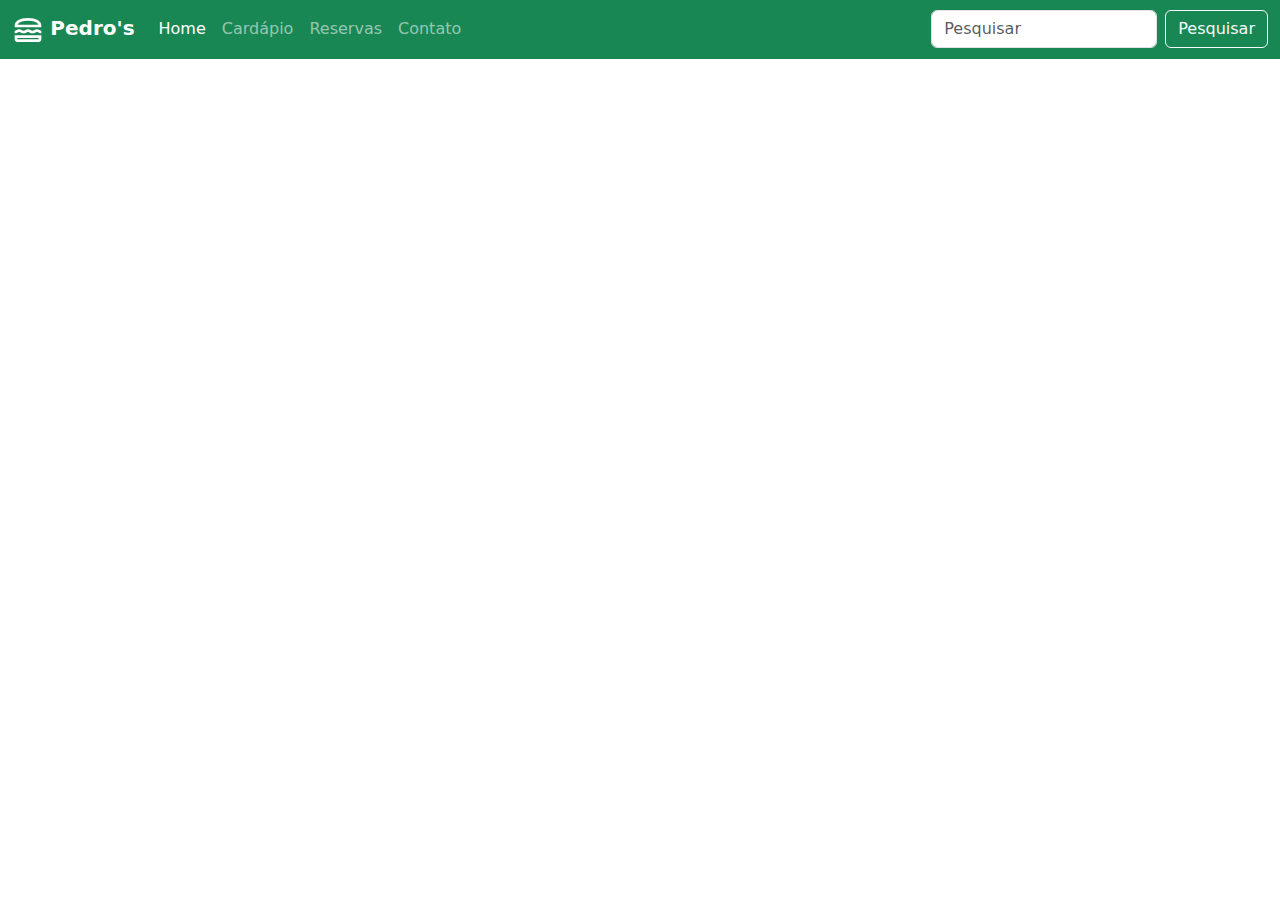
==== index.html @ 470dc198 "closes #1, closes #2 - documents and NavBar" ====
<!DOCTYPE html>
<html lang="pt-br">

<head>
    <meta charset="UTF-8">
    <meta name="viewport" content="width=device-width, initial-scale=1.0">
    <title>Bootstrap Menu</title>
    <!-- Bootstrap CSS -->
    <link href="https://cdn.jsdelivr.net/npm/bootstrap@5.3.3/dist/css/bootstrap.min.css" rel="stylesheet"
        integrity="sha384-QWTKZyjpPEjISv5WaRU9OFeRpok6YctnYmDr5pNlyT2bRjXh0JMhjY6hW+ALEwIH" crossorigin="anonymous">
    <link rel="stylesheet" href="https://cdn.jsdelivr.net/npm/bootstrap-icons@1.11.3/font/bootstrap-icons.min.css">
    <link rel="stylesheet" href="styleMain.css">
</head>

<body>
    <div id="navLoad"></div>

    


    <script src="https://cdn.jsdelivr.net/npm/bootstrap@5.3.3/dist/js/bootstrap.bundle.min.js"
        integrity="sha384-YvpcrYf0tY3lHB60NNkmXc5s9fDVZLESaAA55NDzOxhy9GkcIdslK1eN7N6jIeHz" crossorigin="anonymous">
        </script>
    <script src="jquery/jquery-3,6,0.min.js"></script>
    <script src="navBarLoader.js"></script>
    <script src="scriptMain.js"></script>
</body>

</html>
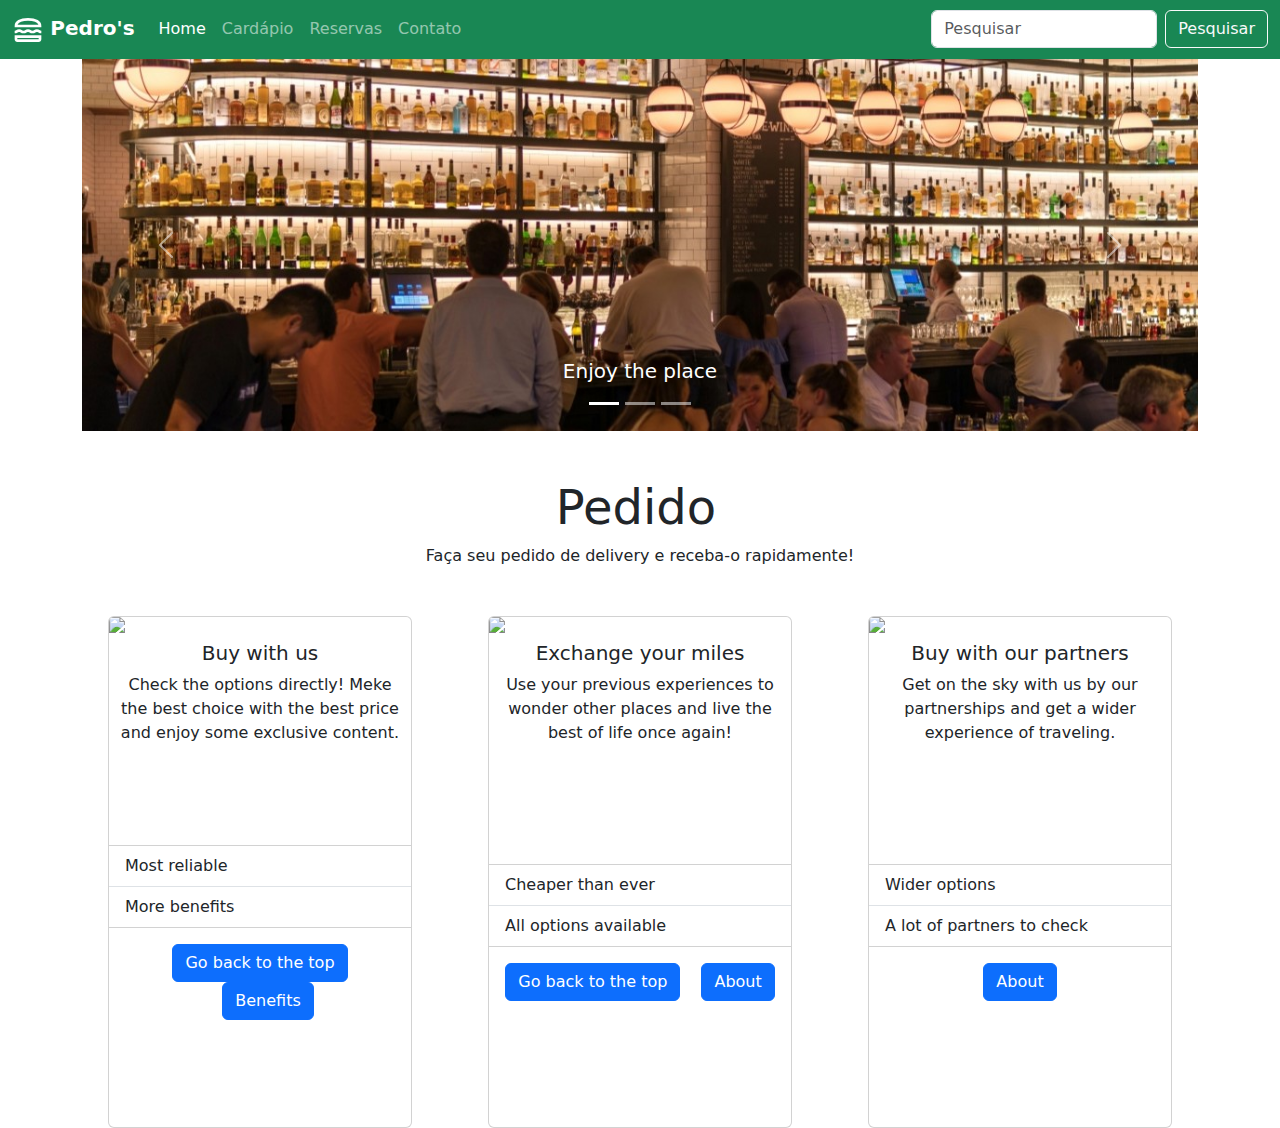
==== commit ef4c9c37: "closes #3 - carousel" ====
--- a/index.html
+++ b/index.html
@@ -15,7 +15,115 @@
 <body>
     <div id="navLoad"></div>
 
-    
+    <!-- Carousel -->
+    <div class="container-md">
+        <div id="carouselCaptions" class="carousel slide" data-bs-ride="carousel">
+            <div class="carousel-indicators">
+                <button type="button" data-bs-target="#carouselCaptions" data-bs-slide-to="0" aria-label="Slide 1"
+                    class="active" aria-current="true"></button>
+                <button type="button" data-bs-target="#carouselCaptions" data-bs-slide-to="1"
+                    aria-label="Slide 2"></button>
+                <button type="button" data-bs-target="#carouselCaptions" data-bs-slide-to="2"
+                    aria-label="Slide 3"></button>
+            </div>
+            <div class="carousel-inner">
+                <div class="carousel-item active">
+                    <img src="images/home/pexels-evonics-1058277.jpg" class="d-block w-100">
+                    <div class="carousel-caption d-none d-sm-block">
+                        <h5 class="txt-shadow">Enjoy the place</h5>
+                    </div>
+                </div>
+                <div class="carousel-item">
+                    <img src="images/home/pexels-wildlittlethingsphoto-696218.jpg" class="d-block w-100">
+                    <div class="carousel-caption d-none d-sm-block">
+                        <h5 class="txt-shadow">Enjoy the company</h5>
+                    </div>
+                </div>
+                <div class="carousel-item">
+                    <img src="images/home/pexels-pixabay-159291.jpg" class="d-block w-100">
+                    <div class="carousel-caption d-none d-sm-block">
+                        <h5 class="txt-shadow">Enjoy the service</h5>
+                    </div>
+                </div>
+            </div>
+            <button class="carousel-control-prev" type="button" data-bs-target="#carouselCaptions" data-bs-slide="prev">
+                <span class="carousel-control-prev-icon" aria-hidden="true"></span>
+                <span class="visually-hidden">Previous</span>
+            </button>
+            <button class="carousel-control-next" type="button" data-bs-target="#carouselCaptions" data-bs-slide="next">
+                <span class="carousel-control-next-icon" aria-hidden="true"></span>
+                <span class="visually-hidden">Next</span>
+            </button>
+        </div>
+    </div>
+
+    <div class="container text-center mt-5">
+        <div class="display-5 m-2 ms-0">
+            Pedido
+        </div>
+        Faça seu pedido de delivery e receba-o rapidamente!
+    </div>
+
+    <div class="container mt-5">
+        <div class="row">
+            <div class="col-12 col-lg-4">
+                <div class="card p-0" style="width: 19rem; height: 32rem; margin: auto;">
+                    <img src="images/home/2149137153.jpg" class="card-img-top">
+                    <div class="card-body p-2 pt-0 text-center">
+                        <h5 class="card-title mt-2">Buy with us</h5>
+                        <p class="card-text">Check the options directly! Meke the best choice with the best
+                            price and enjoy some exclusive content.</p>
+                    </div>
+                    <ul class="list-group list-group-flush">
+                        <li class="list-group-item">Most reliable</li>
+                        <li class="list-group-item">More benefits</li>
+                    </ul>
+                    <div class="card-body text-center">
+                        <button onclick="topFunction()" class="card-link btn btn-primary">Go back to the
+                            top</button>
+                        <a href="benefits.html" class="card-link btn btn-primary">Benefits</a>
+                    </div>
+                </div>
+            </div>
+            <div class="col-12 col-lg-4">
+                <div class="card p-0" style="width: 19rem; height: 32rem; margin: auto;">
+                    <img src="images/home/20353.jpg" class="card-img-top">
+                    <div class="card-body p-2 pt-0 text-center">
+                        <h5 class="card-title mt-2">Exchange your miles</h5>
+                        <p class="card-text">Use your previous experiences to wonder other places and live the best of
+                            life once again!</p>
+                    </div>
+                    <ul class="list-group list-group-flush">
+                        <li class="list-group-item">Cheaper than ever</li>
+                        <li class="list-group-item">All options available</li>
+                    </ul>
+                    <div class="card-body text-center">
+                        <button onclick="topFunction()" class="card-link btn btn-primary">Go back to the
+                            top</button>
+                        <a href="about.html" class="card-link btn btn-primary">About</a>
+                    </div>
+                </div>
+            </div>
+            <div class="col-12 col-lg-4">
+                <div class="card p-0" style="width: 19rem; height: 32rem; margin: auto;">
+                    <img src="images/home/2149080811.jpg" class="card-img-top">
+                    <div class="card-body p-2 pt-0 text-center">
+                        <h5 class="card-title mt-2">Buy with our partners</h5>
+                        <p class="card-text">Get on the sky with us by our partnerships and get a wider experience of
+                            traveling.</p>
+                    </div>
+                    <ul class="list-group list-group-flush">
+                        <li class="list-group-item">Wider options</li>
+                        <li class="list-group-item">A lot of partners to check</li>
+                    </ul>
+                    <div class="card-body text-center">
+                        <a href="about.html" class="card-link btn btn-primary">About</a>
+                    </div>
+                </div>
+            </div>
+        </div>
+    </div>
+
 
 
     <script src="https://cdn.jsdelivr.net/npm/bootstrap@5.3.3/dist/js/bootstrap.bundle.min.js"
--- a/styleMain.css
+++ b/styleMain.css
@@ -0,0 +1,38 @@
+html,
+body {
+    max-width: 100%;
+    overflow-x: hidden;
+}
+
+.txt-shadow {
+    text-shadow: 2px 2px 15px rgba(0, 0, 0, 0.8);
+}
+
+.photo-holder {
+    overflow: hidden;
+    border-radius: 5px;
+}
+
+.photo-holder-h300 {
+    overflow: hidden;
+    border-radius: 5px;
+    max-height: 225px;
+    display: flex;
+    flex-direction: column;
+    padding: 0px;
+}
+
+.photo-h300 {
+    position: relative;
+    height: auto;
+    width: 100%;
+}
+
+.no-decoration {
+    text-decoration: none;
+}
+
+.h4-bold {
+    font-size: 1.75rem;
+    font-weight: 600px;
+}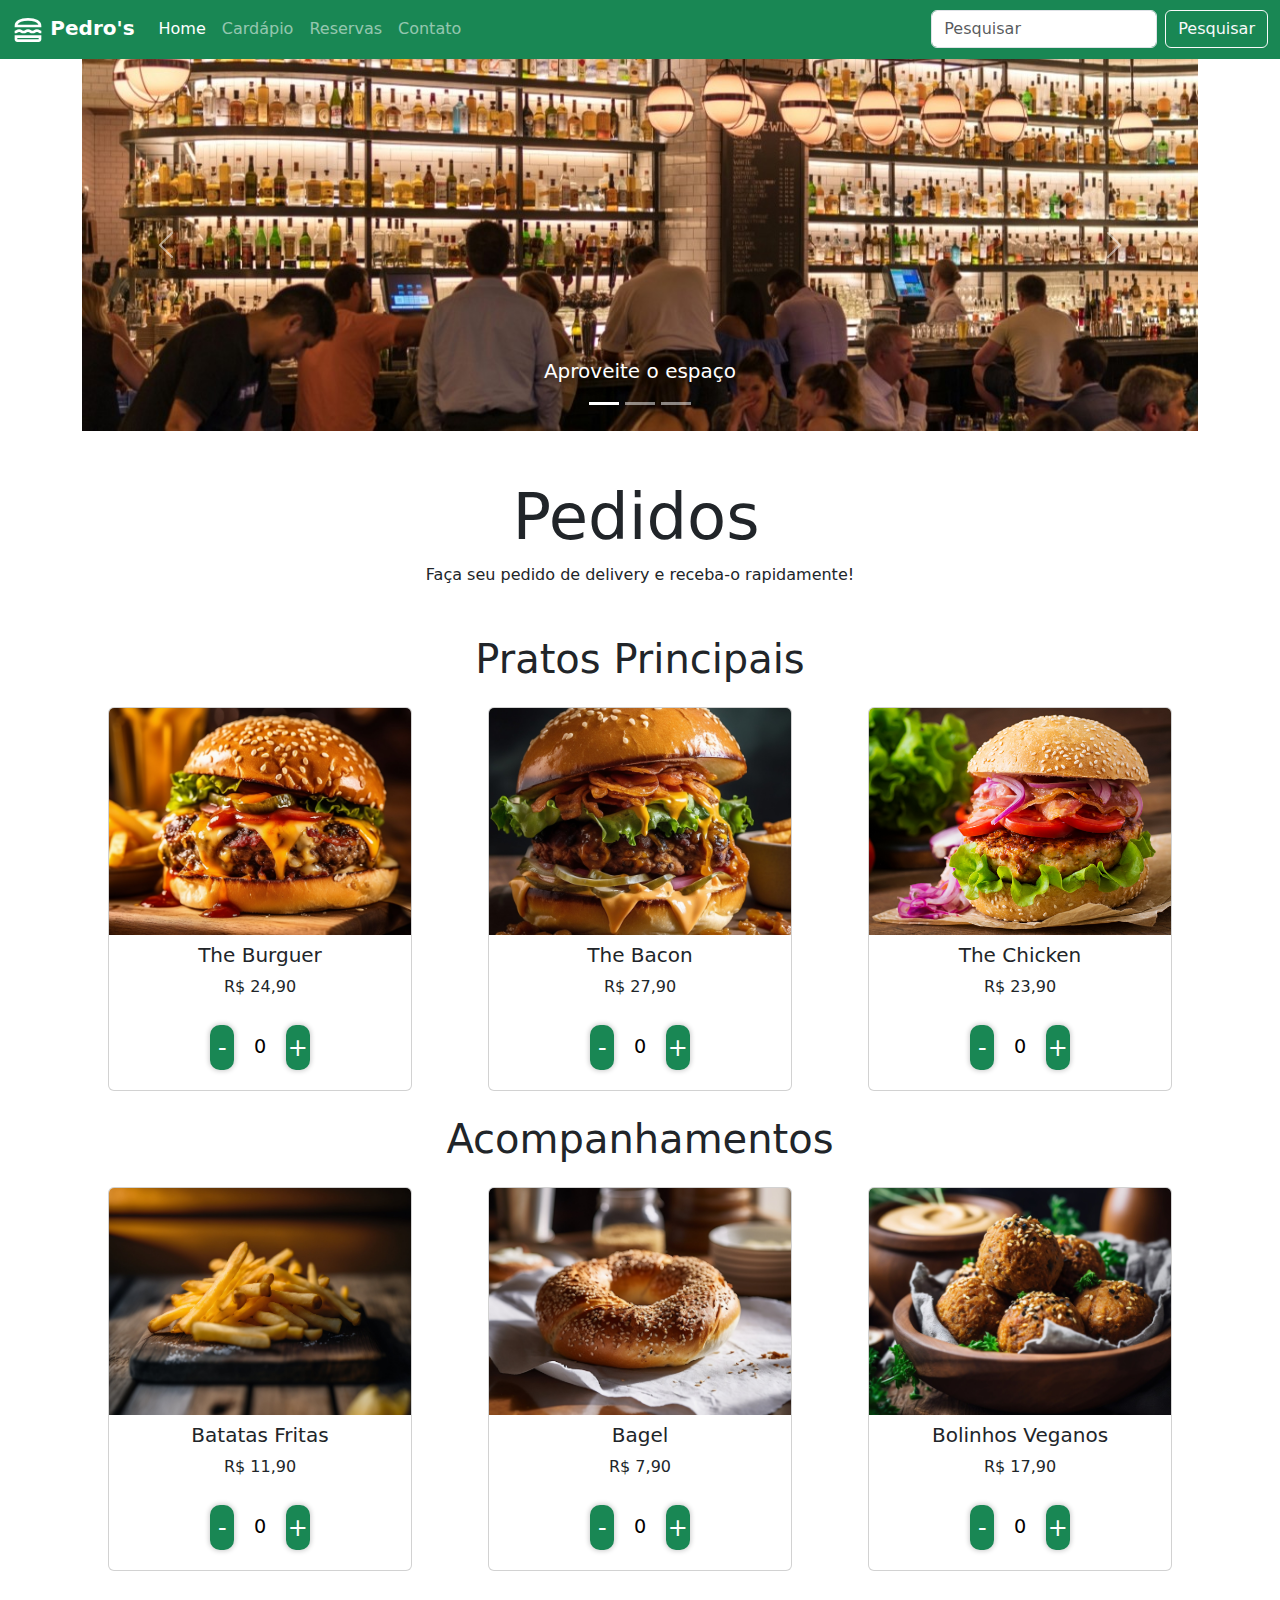
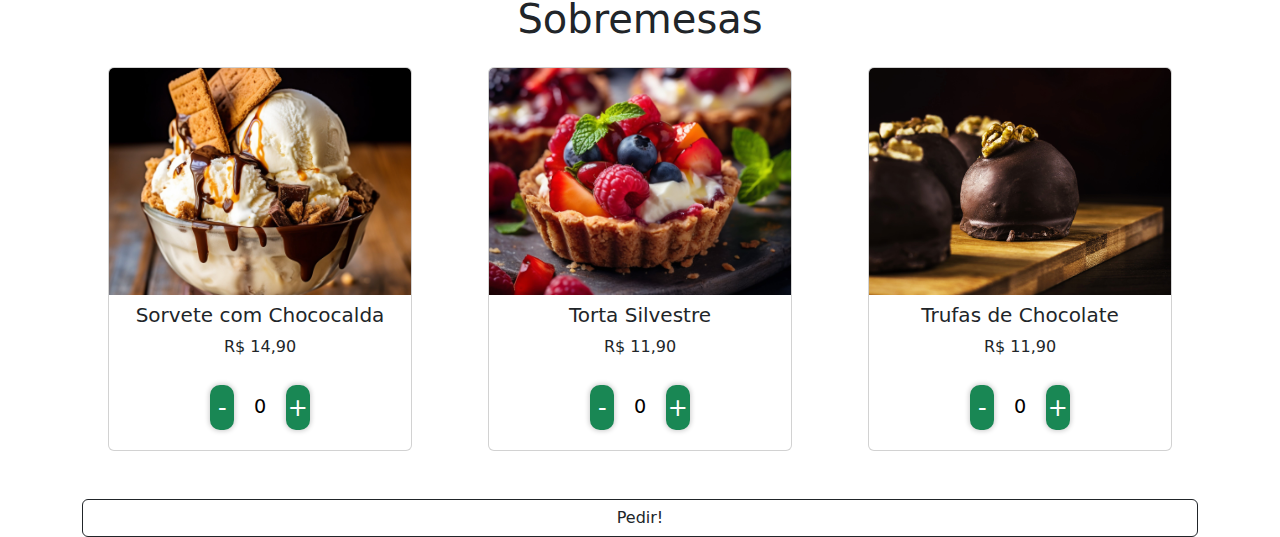
==== commit 15001513: "Cards made and configured" ====
--- a/index.html
+++ b/index.html
@@ -30,19 +30,19 @@
                 <div class="carousel-item active">
                     <img src="images/home/pexels-evonics-1058277.jpg" class="d-block w-100">
                     <div class="carousel-caption d-none d-sm-block">
-                        <h5 class="txt-shadow">Enjoy the place</h5>
+                        <h5 class="txt-shadow">Aproveite o espaço</h5>
                     </div>
                 </div>
                 <div class="carousel-item">
                     <img src="images/home/pexels-wildlittlethingsphoto-696218.jpg" class="d-block w-100">
                     <div class="carousel-caption d-none d-sm-block">
-                        <h5 class="txt-shadow">Enjoy the company</h5>
+                        <h5 class="txt-shadow">Aproveite a companhia</h5>
                     </div>
                 </div>
                 <div class="carousel-item">
                     <img src="images/home/pexels-pixabay-159291.jpg" class="d-block w-100">
                     <div class="carousel-caption d-none d-sm-block">
-                        <h5 class="txt-shadow">Enjoy the service</h5>
+                        <h5 class="txt-shadow">Aproveite a qualidade do serviço</h5>
                     </div>
                 </div>
             </div>
@@ -58,71 +58,186 @@
     </div>
 
     <div class="container text-center mt-5">
-        <div class="display-5 m-2 ms-0">
-            Pedido
+        <div class="display-3 m-2 ms-0">
+            Pedidos
         </div>
         Faça seu pedido de delivery e receba-o rapidamente!
     </div>
 
     <div class="container mt-5">
+
+        <div class="display-6 text-center mt-4">Pratos Principais</div>
+
         <div class="row">
             <div class="col-12 col-lg-4">
-                <div class="card p-0" style="width: 19rem; height: 32rem; margin: auto;">
-                    <img src="images/home/2149137153.jpg" class="card-img-top">
-                    <div class="card-body p-2 pt-0 text-center">
-                        <h5 class="card-title mt-2">Buy with us</h5>
-                        <p class="card-text">Check the options directly! Meke the best choice with the best
-                            price and enjoy some exclusive content.</p>
-                    </div>
-                    <ul class="list-group list-group-flush">
-                        <li class="list-group-item">Most reliable</li>
-                        <li class="list-group-item">More benefits</li>
-                    </ul>
-                    <div class="card-body text-center">
-                        <button onclick="topFunction()" class="card-link btn btn-primary">Go back to the
-                            top</button>
-                        <a href="benefits.html" class="card-link btn btn-primary">Benefits</a>
-                    </div>
-                </div>
-            </div>
-            <div class="col-12 col-lg-4">
-                <div class="card p-0" style="width: 19rem; height: 32rem; margin: auto;">
-                    <img src="images/home/20353.jpg" class="card-img-top">
-                    <div class="card-body p-2 pt-0 text-center">
-                        <h5 class="card-title mt-2">Exchange your miles</h5>
-                        <p class="card-text">Use your previous experiences to wonder other places and live the best of
-                            life once again!</p>
-                    </div>
-                    <ul class="list-group list-group-flush">
-                        <li class="list-group-item">Cheaper than ever</li>
-                        <li class="list-group-item">All options available</li>
-                    </ul>
-                    <div class="card-body text-center">
-                        <button onclick="topFunction()" class="card-link btn btn-primary">Go back to the
-                            top</button>
-                        <a href="about.html" class="card-link btn btn-primary">About</a>
-                    </div>
-                </div>
-            </div>
-            <div class="col-12 col-lg-4">
-                <div class="card p-0" style="width: 19rem; height: 32rem; margin: auto;">
-                    <img src="images/home/2149080811.jpg" class="card-img-top">
-                    <div class="card-body p-2 pt-0 text-center">
-                        <h5 class="card-title mt-2">Buy with our partners</h5>
-                        <p class="card-text">Get on the sky with us by our partnerships and get a wider experience of
-                            traveling.</p>
-                    </div>
-                    <ul class="list-group list-group-flush">
-                        <li class="list-group-item">Wider options</li>
-                        <li class="list-group-item">A lot of partners to check</li>
-                    </ul>
-                    <div class="card-body text-center">
-                        <a href="about.html" class="card-link btn btn-primary">About</a>
-                    </div>
-                </div>
-            </div>
+                <div class="card p-0 mt-4" style="width: 19rem; height: 24rem; margin: auto;">
+                    <img src="images/plates/11-the_burger.jpg" class="card-img-top">
+                    <div class="card-body p-2 pt-0 text-center">
+                        <h5 class="card-title mt-2">The Burguer</h5>
+                        <p class="card-text">R$ 24,90</p>
+                    </div>
+                    <div class="quantity buttons_added">
+                        <input type="button" value="-" class="minus">
+                        <input type="number" readonly step="1" min="0" max="5" id="1" name="quantity" value="0"
+                            title="Qty" class="input-text qty text" size="4" pattern="" inputmode="">
+                        <input type="button" value="+" class="plus">
+                    </div>
+                </div>
+            </div>
+            <div class="col-12 col-lg-4">
+                <div class="card p-0 mt-4" style="width: 19rem; height: 24rem; margin: auto;">
+                    <img src="images/plates/12-the_bacon.jpg" class="card-img-top">
+                    <div class="card-body p-2 pt-0 text-center">
+                        <h5 class="card-title mt-2">The Bacon</h5>
+                        <p class="card-text">R$ 27,90</p>
+                    </div>
+                    <div class="quantity buttons_added">
+                        <input type="button" value="-" class="minus">
+                        <input type="number" readonly step="1" min="0" max="5" id="2" name="quantity" value="0"
+                            title="Qty" class="input-text qty text" size="4" pattern="" inputmode="">
+                        <input type="button" value="+" class="plus">
+                    </div>
+                </div>
+            </div>
+            <div class="col-12 col-lg-4">
+                <div class="card p-0 mt-4" style="width: 19rem; height: 24rem; margin: auto;">
+                    <img src="images/plates/13-the_chicken.jpg" class="card-img-top">
+                    <div class="card-body p-2 pt-0 text-center">
+                        <h5 class="card-title mt-2">The Chicken</h5>
+                        <p class="card-text">R$ 23,90</p>
+                    </div>
+                    <div class="quantity buttons_added">
+                        <input type="button" value="-" class="minus">
+                        <input type="number" readonly step="1" min="0" max="5" id="3" name="quantity" value="0"
+                            title="Qty" class="input-text qty text" size="4" pattern="" inputmode="">
+                        <input type="button" value="+" class="plus">
+                    </div>
+                </div>
+            </div>
+        </div>
+
+        <div class="display-6 text-center mt-4">Acompanhamentos</div>
+
+        <div class="row">
+            <div class="col-12 col-lg-4">
+                <div class="card p-0 mt-4" style="width: 19rem; height: 24rem; margin: auto;">
+                    <img src="images/plates/21-batatas_fritas.jpg" class="card-img-top">
+                    <div class="card-body p-2 pt-0 text-center">
+                        <h5 class="card-title mt-2">Batatas Fritas</h5>
+                        <p class="card-text">R$ 11,90</p>
+                    </div>
+                    <div class="quantity buttons_added">
+                        <input type="button" value="-" class="minus">
+                        <input type="number" readonly step="1" min="0" max="5" id="4" name="quantity" value="0"
+                            title="Qty" class="input-text qty text" size="4" pattern="" inputmode="">
+                        <input type="button" value="+" class="plus">
+                    </div>
+                </div>
+            </div>
+            <div class="col-12 col-lg-4">
+                <div class="card p-0 mt-4" style="width: 19rem; height: 24rem; margin: auto;">
+                    <img src="images/plates/22-bagel.jpg" class="card-img-top">
+                    <div class="card-body p-2 pt-0 text-center">
+                        <h5 class="card-title mt-2">Bagel</h5>
+                        <p class="card-text">R$ 7,90</p>
+                    </div>
+                    <div class="quantity buttons_added">
+                        <input type="button" value="-" class="minus">
+                        <input type="number" readonly step="1" min="0" max="5" id="5" name="quantity" value="0"
+                            title="Qty" class="input-text qty text" size="4" pattern="" inputmode="">
+                        <input type="button" value="+" class="plus">
+                    </div>
+                </div>
+            </div>
+            <div class="col-12 col-lg-4">
+                <div class="card p-0 mt-4" style="width: 19rem; height: 24rem; margin: auto;">
+                    <img src="images/plates/23-bolinhos_veganos.jpg" class="card-img-top">
+                    <div class="card-body p-2 pt-0 text-center">
+                        <h5 class="card-title mt-2">Bolinhos Veganos</h5>
+                        <p class="card-text">R$ 17,90</p>
+                    </div>
+                    <div class="quantity buttons_added">
+                        <input type="button" value="-" class="minus">
+                        <input type="number" readonly step="1" min="0" max="5" id="6" name="quantity" value="0"
+                            title="Qty" class="input-text qty text" size="4" pattern="" inputmode="">
+                        <input type="button" value="+" class="plus">
+                    </div>
+                </div>
+            </div>
+        </div>
+
+        <div class="display-6 text-center mt-4">Sobremesas</div>
+
+        <div class="row">
+            <div class="col-12 col-lg-4">
+                <div class="card p-0 mt-4" style="width: 19rem; height: 24rem; margin: auto;">
+                    <img src="images/plates/31-sorvete_com_chocolate.jpg" class="card-img-top">
+                    <div class="card-body p-2 pt-0 text-center">
+                        <h5 class="card-title mt-2">Sorvete com Chococalda</h5>
+                        <p class="card-text">R$ 14,90</p>
+                    </div>
+                    <div class="quantity buttons_added">
+                        <input type="button" value="-" class="minus">
+                        <input type="number" readonly step="1" min="0" max="5" id="7" name="quantity" value="0"
+                            title="Qty" class="input-text qty text" size="4" pattern="" inputmode="">
+                        <input type="button" value="+" class="plus">
+                    </div>
+                </div>
+            </div>
+            <div class="col-12 col-lg-4">
+                <div class="card p-0 mt-4" style="width: 19rem; height: 24rem; margin: auto;">
+                    <img src="images/plates/32-torta_de_frutas_silvestres.jpg" class="card-img-top">
+                    <div class="card-body p-2 pt-0 text-center">
+                        <h5 class="card-title mt-2">Torta Silvestre</h5>
+                        <p class="card-text">R$ 11,90</p>
+                    </div>
+                    <div class="quantity buttons_added">
+                        <input type="button" value="-" class="minus">
+                        <input type="number" readonly step="1" min="0" max="5" id="8" name="quantity" value="0"
+                            title="Qty" class="input-text qty text" size="4" pattern="" inputmode="">
+                        <input type="button" value="+" class="plus">
+                    </div>
+                </div>
+            </div>
+            <div class="col-12 col-lg-4">
+                <div class="card p-0 mt-4" style="width: 19rem; height: 24rem; margin: auto;">
+                    <img src="images/plates/33-trufas_de_chocolate.jpg" class="card-img-top">
+                    <div class="card-body p-2 pt-0 text-center">
+                        <h5 class="card-title mt-2">Trufas de Chocolate</h5>
+                        <p class="card-text">R$ 11,90</p>
+                    </div>
+                    <div class="quantity buttons_added">
+                        <input type="button" value="-" class="minus">
+                        <input type="number" readonly step="1" min="0" max="5" id="9" name="quantity" value="0"
+                            title="Qty" class="input-text qty text" size="4" pattern="" inputmode="">
+                        <input type="button" value="+" class="plus">
+                    </div>
+                </div>
+            </div>
+        </div>
+        <div class="d-grid mt-5">
+            <button class="btn btn-outline-dark" type="button" data-bs-toggle="modal"
+                data-bs-target="#orderModal">Pedir!</button>
         </div>
     </div>
+
+    <div class="modal fade" id="orderModal" tabindex="-1" aria-labelledby="orderModalLabel" aria-hidden="true">
+        <div class="modal-dialog">
+          <div class="modal-content">
+            <div class="modal-header">
+              <h1 class="modal-title fs-5" id="orderModalLabel">Confirmar pedido?</h1>
+              <button type="button" class="btn-close" data-bs-dismiss="modal" aria-label="Close"></button>
+            </div>
+            <div class="modal-body">
+              ...
+            </div>
+            <div class="modal-footer">
+              <button type="button" class="btn btn-outline-secondary" data-bs-dismiss="modal">Voltar</button>
+              <button type="button" class="btn btn-success">Confirmar</button>
+            </div>
+          </div>
+        </div>
+      </div>
 
 
 
--- a/styleMain.css
+++ b/styleMain.css
@@ -35,4 +35,52 @@
 .h4-bold {
     font-size: 1.75rem;
     font-weight: 600px;
+}
+
+.quantity {
+    display: flex;
+    margin: auto;
+    margin-bottom: 20px;
+    background-color: transparent;
+    width: 100px;
+    justify-content: space-between;
+    box-sizing: border-box;
+    height: 45px;
+}
+
+.qty {
+    font-size: 1.2rem;
+    border: none;
+    width: 100%;
+    text-align: center;
+    background-color: transparent;
+    color: #000000;
+}
+
+.qty:focus {
+    outline: none;
+}
+
+.qty::-webkit-inner-spin-button, 
+.qty::-webkit-outer-spin-button { 
+    -webkit-appearance: none;
+    margin: 0;
+}
+
+.minus, .plus {
+    height: 100%;
+    width: 50px;
+    box-sizing: border-box;
+    font-size: 1.5rem;
+    padding: 0px;
+    border: none;
+    border-radius: 10px;
+    color: #ffffff;
+    background-color: #198754;
+    cursor: pointer;
+    box-shadow: 0px 0px 5px 1px rgba(0, 0, 0, 0.2);
+}
+
+.minus:hover, .plus:hover {
+    background-color: #277450;
 }